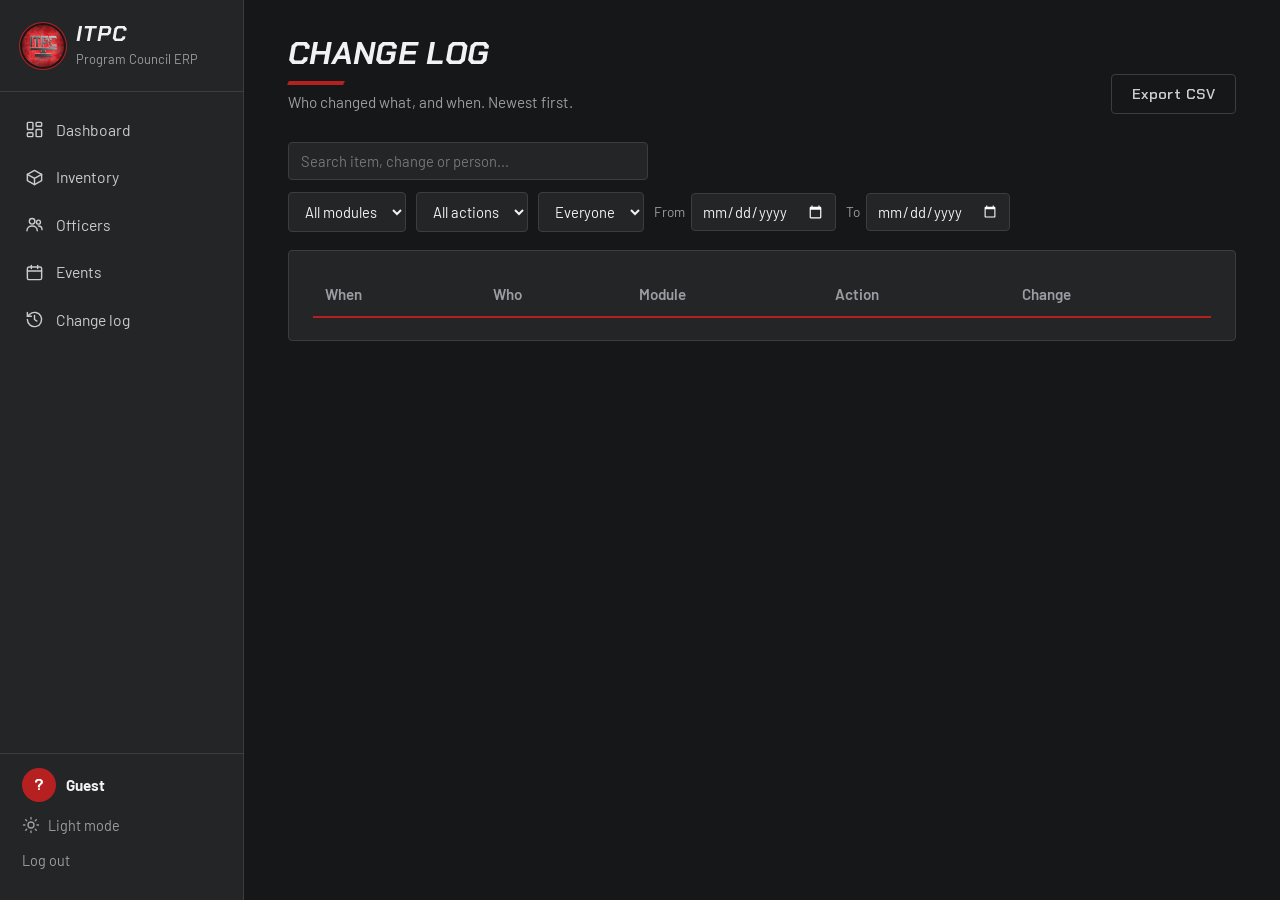
==== changelog.html @ 3735084b "Patch 1.06 Added - Changelogs" ====
<!doctype html>
<html lang="en">
  <head>
    <meta charset="UTF-8" />
    <meta name="viewport" content="width=device-width, initial-scale=1.0" />
    <title>ITPC — Change log</title>
    <link rel="icon" type="image/png" href="assets/favicon.png" />
    <link rel="preconnect" href="https://fonts.googleapis.com" />
    <link rel="preconnect" href="https://fonts.gstatic.com" crossorigin />
    <link
      href="https://fonts.googleapis.com/css2?family=Barlow:wght@400;500;600&family=Chakra+Petch:ital,wght@0,500;0,600;0,700;1,600;1,700&display=swap"
      rel="stylesheet"
    />
    <script>
      document.documentElement.setAttribute(
        "data-theme",
        localStorage.getItem("itpc_theme") || "dark",
      );
    </script>
    <link rel="stylesheet" href="css/style.css" />
  </head>
  <body>
    <div class="app-shell">
      <!-- Sidebar: identical on every page. main.js adds "is-active" to the
         link for the current page and fills in the user chip. -->
      <aside class="sidebar">
        <a class="sidebar-brand" href="dashboard.html">
          <img
            src="assets/itpc-logo.png"
            alt="ITPC logo"
            width="42"
            height="42"
          />
          <span class="brand-text">
            <strong>ITPC</strong>
            <small>Program Council ERP</small>
          </span>
        </a>

        <ul class="sidebar-nav">
          <li>
            <a href="dashboard.html"
              ><svg class="nav-icon" viewBox="0 0 24 24" aria-hidden="true">
                <rect x="3" y="3" width="7" height="9" rx="1" />
                <rect x="14" y="3" width="7" height="5" rx="1" />
                <rect x="14" y="12" width="7" height="9" rx="1" />
                <rect x="3" y="16" width="7" height="5" rx="1" /></svg
              >Dashboard</a
            >
          </li>
          <li>
            <a href="inventory.html"
              ><svg class="nav-icon" viewBox="0 0 24 24" aria-hidden="true">
                <path d="M21 8l-9-5-9 5v8l9 5 9-5V8z" />
                <path d="M3 8l9 5 9-5M12 13v8" /></svg
              >Inventory</a
            >
          </li>
          <li>
            <a href="hr.html"
              ><svg class="nav-icon" viewBox="0 0 24 24" aria-hidden="true">
                <circle cx="9" cy="8" r="3.5" />
                <path d="M2.5 20c0-3.6 2.9-6 6.5-6s6.5 2.4 6.5 6" />
                <circle cx="17" cy="9" r="2.5" />
                <path d="M17 14c2.8 0 4.5 1.9 4.5 4.5" /></svg
              >Officers</a
            >
          </li>
          <li>
            <a href="events.html"
              ><svg class="nav-icon" viewBox="0 0 24 24" aria-hidden="true">
                <rect x="3" y="5" width="18" height="16" rx="2" />
                <path d="M3 10h18M8 3v4M16 3v4" /></svg
              >Events</a
            >
          </li>
          <li>
            <a href="changelog.html"
              ><svg class="nav-icon" viewBox="0 0 24 24" aria-hidden="true">
                <path d="M3 12a9 9 0 1 0 3-6.7L3 8" />
                <path d="M3 3v5h5M12 7v5l3 2" /></svg
              >Change log</a
            >
          </li>
        </ul>

        <div class="sidebar-footer">
          <div class="user-chip">
            <span class="user-avatar" id="userAvatar">?</span>
            <span
              ><strong id="userName">Guest</strong><small id="userRole"></small
            ></span>
          </div>
          <button
            type="button"
            class="theme-toggle"
            id="themeToggle"
            aria-pressed="false"
          >
            <svg class="to-light" viewBox="0 0 24 24" aria-hidden="true">
              <circle cx="12" cy="12" r="4" />
              <path
                d="M12 2v2M12 20v2M4.9 4.9l1.4 1.4M17.7 17.7l1.4 1.4M2 12h2M20 12h2M4.9 19.1l1.4-1.4M17.7 6.3l1.4-1.4"
              />
            </svg>
            <svg class="to-dark" viewBox="0 0 24 24" aria-hidden="true">
              <path d="M21 12.8A9 9 0 1 1 11.2 3a7 7 0 0 0 9.8 9.8z" />
            </svg>
            <span class="to-light">Light mode</span>
            <span class="to-dark">Dark mode</span>
          </button>
          <a href="index.html" id="logoutLink">Log out</a>
        </div>
      </aside>

      <main class="main-content">
        <div class="page-header">
          <div>
            <h1>Change log</h1>
            <p>Who changed what, and when. Newest first.</p>
          </div>
          <button class="btn btn-secondary" id="logExportBtn">Export CSV</button>
        </div>

        <div class="toolbar">
          <div class="search-wrap">
            <input type="text" id="logSearch" placeholder="Search item, change or person..." aria-label="Search the change log" />
          </div>
          <div class="toolbar-filters">
            <select id="logModule" aria-label="Filter by module">
              <option value="">All modules</option>
              <option value="inventory">Inventory</option>
              <option value="officers">Officers</option>
              <option value="events">Events</option>
              <option value="system">System</option>
            </select>
            <select id="logAction" aria-label="Filter by action">
              <option value="">All actions</option>
              <option value="add">Added</option>
              <option value="edit">Edited</option>
              <option value="delete">Deleted</option>
              <option value="restore">Restored</option>
              <option value="reset">Reset</option>
            </select>
            <select id="logUser" aria-label="Filter by person">
              <option value="">Everyone</option>
            </select>
            <label class="log-date">From <input type="date" id="logFrom" aria-label="From date" /></label>
            <label class="log-date">To <input type="date" id="logTo" aria-label="To date" /></label>
            <button type="button" class="btn btn-secondary" id="logClear" hidden>Clear filters</button>
            <span class="result-count" id="logCount" aria-live="polite"></span>
          </div>
        </div>

        <div class="panel">
          <div class="table-scroll">
            <table id="logTable">
              <thead>
                <tr>
                  <th>When</th>
                  <th>Who</th>
                  <th>Module</th>
                  <th>Action</th>
                  <th>Change</th>
                </tr>
              </thead>
              <tbody id="logBody"></tbody>
            </table>
          </div>
          <div class="empty-state" id="logEmpty" hidden>
            <strong>No changes found</strong>
            <span></span>
          </div>
        </div>
      </main>
    </div>

    <div class="toast" id="toast" role="status" aria-live="polite"></div>

    <script src="js/main.js"></script>
  </body>
</html>
---- css/style.css ----
/* ==========================================================================
   ITPC ERP — Stylesheet
   Colors are taken from the DLSUD ITPC Facebook page (red banner, charcoal
   profile area, brushed-steel lettering).

   Sections: 1 Tokens & base · 2 Typography · 3 Layout · 4 Sidebar ·
   5 Buttons & forms · 6 Cards & panels · 7 Toolbar · 8 Table ·
   9 Dashboard widgets · 10 Toast & modals · 11 Login · 12 Motion ·
   13 Responsive
   ========================================================================== */

/* ---------- 1. Tokens & base ----------
   Every color lives here as a CSS variable. To re-theme the site, change
   these values only — nothing else in the file has a hardcoded color
   (except a few rgba() shadows). */
:root {
  /* Brand palette (sampled from the ITPC page) */
  --crimson: #b62021; /* main red of the banner */
  --crimson-bright: #da434c; /* highlight red, hover states */
  --maroon: #470509; /* deep red, backgrounds & glows */

  --ink: #161718; /* page background */
  --charcoal: #232527; /* panels (same dark as the FB profile area) */
  --charcoal-raised: #2c2f32; /* inputs, hovered rows */
  --line: #3a3d42; /* borders and dividers */

  --steel: #9a9ea3; /* muted text (the brushed-metal gray) */
  --steel-light: #c9ccd0;
  --text: #f1f2f3;

  --ok: #56b587; /* "In Stock" / "Active" */
  --ok-soft: rgba(86, 181, 135, 0.14);
  --danger-soft: rgba(218, 67, 76, 0.16);

  /* Fonts. Chakra Petch is the closest free match to the angular, italic
     lettering on the ITPC banner. Barlow is the readable body font. */
  --font-display: "Chakra Petch", "Bahnschrift", "Segoe UI", Arial, sans-serif;
  --font-body: "Barlow", "Segoe UI", Roboto, Helvetica, Arial, sans-serif;

  --radius: 4px;
  --sidebar-width: 244px;
  --transition: 0.18s ease;

  /* Tokens for colors that used to be hardcoded (so light mode can change them) */
  --hover-text: #ffffff;
  --hover-bg: rgba(255, 255, 255, 0.05);
  --placeholder: #6b6f75;
  --on-accent: #ffffff; /* text that sits on crimson/maroon */
  --login-card-bg: rgba(35, 37, 39, 0.92);
  --login-wash: linear-gradient(160deg, #6d0c12 0%, var(--maroon) 40%, var(--ink) 100%);
  --wordmark-grad: linear-gradient(180deg, #f3f4f5 0%, #8d9095 52%, #cfd1d4 100%);

  color-scheme: dark; /* makes native dropdowns, scrollbars, number spinners dark */
}

/* Light theme: only the variables change. Toggled by data-theme="light" on <html>. */
:root[data-theme="light"] {
  --crimson-bright: #c62830; /* slightly deeper so it's readable on white */

  --ink: #f2f3f5;
  --charcoal: #ffffff;
  --charcoal-raised: #eceef1;
  --line: #d6d9de;

  --steel: #5f646b;
  --steel-light: #3c4045;
  --text: #1b1c1e;

  --ok: #2e8f63;
  --ok-soft: rgba(46, 143, 99, 0.14);
  --danger-soft: rgba(182, 32, 33, 0.1);

  --hover-text: #111213;
  --hover-bg: rgba(0, 0, 0, 0.05);
  --placeholder: #8a8f96;
  --login-card-bg: rgba(255, 255, 255, 0.94);
  --login-wash: linear-gradient(160deg, #f4d3d6 0%, #f3e3e4 40%, var(--ink) 100%);
  --wordmark-grad: linear-gradient(180deg, #4a4d52 0%, #1f2226 52%, #5b5f65 100%);

  color-scheme: light;
}

* {
  box-sizing: border-box;
  margin: 0;
  padding: 0;
}

body {
  font-family: var(--font-body);
  color: var(--text);
  background: var(--ink);
  line-height: 1.5;
  -webkit-font-smoothing: antialiased;
}

a {
  color: inherit;
  text-decoration: none;
}

ul {
  list-style: none;
}

img {
  max-width: 100%;
  display: block;
}

button {
  font-family: inherit;
}

:focus-visible {
  outline: 2px solid var(--crimson-bright);
  outline-offset: 2px;
}

/* ---------- 2. Typography ----------
   Headings copy the banner: bold, italic, angular. */
h1 {
  font-family: var(--font-display);
  font-size: 2rem;
  font-weight: 700;
  font-style: italic;
  text-transform: uppercase;
  letter-spacing: 0.01em;
  line-height: 1.1;
}

h2 {
  font-family: var(--font-display);
  font-size: 1.2rem;
  font-weight: 600;
}

h3 {
  font-family: var(--font-display);
  font-size: 1.05rem;
  font-weight: 600;
}

p,
label,
td,
th {
  font-size: 0.95rem;
}
small {
  font-size: 0.8rem;
  color: var(--steel);
}

/* ---------- 3. App shell layout ---------- */
.app-shell {
  display: flex;
  min-height: 100vh;
}

.main-content {
  flex: 1;
  min-width: 0;
  padding: 36px 44px 56px;
  max-width: 1180px;
}

.page-header {
  display: flex;
  justify-content: space-between;
  align-items: flex-end;
  flex-wrap: wrap;
  gap: 14px;
  margin-bottom: 28px;
}

.page-header p {
  color: var(--steel);
  margin-top: 6px;
}

/* The little red bar under each page title echoes the red "2026/2027"
   blocks on the banner. */
.page-header h1::after {
  content: "";
  display: block;
  width: 56px;
  height: 4px;
  margin-top: 10px;
  background: var(--crimson);
  transform: skewX(-25deg);
}

/* ---------- 4. Sidebar ---------- */
.sidebar {
  width: var(--sidebar-width);
  background: var(--charcoal);
  border-right: 1px solid var(--line);
  flex-shrink: 0;
  padding: 24px 0 20px;
  display: flex;
  flex-direction: column;
  position: sticky;
  top: 0;
  height: 100vh; /* stays put while the page content scrolls */
}

.sidebar-brand {
  display: flex;
  align-items: center;
  gap: 12px;
  padding: 0 22px 22px;
  border-bottom: 1px solid var(--line);
  margin-bottom: 14px;
}

.sidebar-brand img {
  width: 42px;
  height: 42px;
  border-radius: 50%;
  box-shadow:
    0 0 0 2px var(--ink),
    0 0 0 3px var(--crimson);
}

.brand-text strong {
  display: block;
  font-family: var(--font-display);
  font-style: italic;
  font-size: 1.35rem;
  line-height: 1;
  letter-spacing: 0.04em;
}

.brand-text small {
  display: block;
  margin-top: 4px;
}

.sidebar-nav {
  flex: 1;
}

.sidebar-nav li a {
  display: flex;
  align-items: center;
  gap: 12px;
  padding: 12px 22px;
  font-size: 0.98rem;
  color: var(--steel-light);
  border-left: 3px solid transparent;
  transition:
    background var(--transition),
    padding-left var(--transition),
    color var(--transition);
}

.sidebar-nav li a:hover {
  background: var(--hover-bg);
  padding-left: 27px;
  color: var(--hover-text);
}

/* main.js adds this class to the link of the page you're on */
.sidebar-nav li a.is-active {
  background: linear-gradient(90deg, rgba(182, 32, 33, 0.28), transparent);
  border-left-color: var(--crimson-bright);
  color: var(--hover-text);
  font-weight: 600;
}

.nav-icon {
  width: 19px;
  height: 19px;
  flex-shrink: 0;
  fill: none;
  stroke: currentColor;
  stroke-width: 1.8;
  stroke-linecap: round;
  stroke-linejoin: round;
}

.sidebar-footer {
  padding: 14px 22px 0;
  border-top: 1px solid var(--line);
}

.user-chip {
  display: flex;
  align-items: center;
  gap: 10px;
  margin-bottom: 6px;
}

.user-avatar {
  width: 34px;
  height: 34px;
  border-radius: 50%;
  display: grid;
  place-items: center;
  background: var(--crimson);
  color: var(--on-accent);
  font-family: var(--font-display);
  font-weight: 700;
  flex-shrink: 0;
}

.user-chip strong {
  display: block;
  font-size: 0.95rem;
  line-height: 1.2;
}

.sidebar-footer a {
  display: block;
  padding: 8px 0;
  font-size: 0.9rem;
  color: var(--steel);
  transition: color var(--transition);
}

.sidebar-footer a:hover {
  color: var(--crimson-bright);
}

/* ---------- 5. Buttons & forms ---------- */
.btn {
  display: inline-block;
  padding: 10px 20px;
  border-radius: var(--radius);
  border: 1px solid transparent;
  font-family: var(--font-display);
  font-size: 0.9rem;
  font-weight: 600;
  letter-spacing: 0.03em;
  cursor: pointer;
  transition:
    background var(--transition),
    transform var(--transition),
    box-shadow var(--transition),
    border-color var(--transition);
}

.btn:hover {
  transform: translateY(-1px);
}
.btn:active {
  transform: translateY(0);
}

.btn-primary {
  background: var(--crimson);
  color: #ffffff;
}

.btn-primary:hover {
  background: var(--crimson-bright);
  box-shadow: 0 4px 16px rgba(218, 67, 76, 0.35);
}

.btn-secondary {
  background: transparent;
  border-color: var(--line);
  color: var(--steel-light);
}

.btn-secondary:hover {
  border-color: var(--steel);
  color: var(--hover-text);
}

.form-field {
  margin-bottom: 18px;
}

.form-field label {
  display: block;
  margin-bottom: 6px;
  font-weight: 600;
  color: var(--steel-light);
}

.form-field input,
.form-field select {
  width: 100%;
  padding: 11px 12px;
  border: 1px solid var(--line);
  border-radius: var(--radius);
  font-family: inherit;
  font-size: 0.98rem;
  color: var(--text);
  background: var(--ink);
  transition:
    border-color var(--transition),
    box-shadow var(--transition);
}

.form-field input::placeholder {
  color: var(--placeholder);
}

.form-field input:focus,
.form-field select:focus {
  outline: none;
  border-color: var(--crimson-bright);
  box-shadow: 0 0 0 3px rgba(218, 67, 76, 0.25);
}

.form-error {
  color: var(--crimson-bright);
  font-size: 0.88rem;
  margin-bottom: 12px;
}

/* Hidden by default; body.is-admin (set by JS after login) reveals them.
   Using a body class means rows created later by JS are covered too. */
.admin-only {
  display: none !important;
}

body.is-admin .admin-only {
  display: inline-block !important;
}

/* ---------- Theme toggle ---------- */
.theme-toggle {
  display: flex;
  align-items: center;
  gap: 8px;
  width: 100%;
  padding: 8px 0;
  background: none;
  border: none;
  cursor: pointer;
  font-size: 0.9rem;
  color: var(--steel);
  transition: color var(--transition);
}

.theme-toggle:hover {
  color: var(--crimson-bright);
}

.theme-toggle svg {
  width: 18px;
  height: 18px;
  flex-shrink: 0;
  fill: none;
  stroke: currentColor;
  stroke-width: 1.8;
  stroke-linecap: round;
  stroke-linejoin: round;
}

/* Dark mode shows "Light mode" (sun); light mode shows "Dark mode" (moon) */
.theme-toggle .to-dark {
  display: none;
}
:root[data-theme="light"] .theme-toggle .to-light {
  display: none;
}
:root[data-theme="light"] .theme-toggle .to-dark {
  display: inline-block;
}

/* Login page: floating button, top-right */
.login-screen .theme-toggle {
  position: absolute;
  top: 20px;
  right: 24px;
  z-index: 2;
  width: auto;
  padding: 8px 12px;
  border: 1px solid var(--line);
  border-radius: var(--radius);
  background: var(--login-card-bg);
  color: var(--steel-light);
}

/* ---------- 6. Cards & panels ---------- */
.stat-grid {
  display: grid;
  grid-template-columns: repeat(auto-fit, minmax(150px, 1fr));
  gap: 16px;
  margin-bottom: 24px;
}

.stat-card {
  position: relative;
  background: var(--charcoal);
  border: 1px solid var(--line);
  border-radius: var(--radius);
  padding: 20px 20px 18px;
  overflow: hidden;
  transition:
    transform var(--transition),
    border-color var(--transition);
}

/* Red corner tab in the top-right of every card */
.stat-card::after {
  content: "";
  position: absolute;
  top: 0;
  right: 0;
  width: 26px;
  height: 26px;
  background: linear-gradient(225deg, var(--crimson) 50%, transparent 50%);
}

.stat-card:hover {
  transform: translateY(-3px);
  border-color: var(--crimson);
}

.stat-card small {
  color: var(--steel-light);
  font-size: 0.85rem;
}

.stat-card .stat-value {
  font-family: var(--font-display);
  font-style: italic;
  font-size: 2.6rem;
  font-weight: 700;
  line-height: 1.1;
  margin-top: 4px;
}

.stat-card.alert .stat-value {
  color: var(--crimson-bright);
}

.panel {
  background: var(--charcoal);
  border: 1px solid var(--line);
  border-radius: var(--radius);
  padding: 22px 24px;
  margin-bottom: 24px;
  overflow-x: auto; /* wide tables scroll inside the panel, not the page */
}

.panel-header {
  display: flex;
  justify-content: space-between;
  align-items: center;
  gap: 12px;
  margin-bottom: 12px;
}

/* ---------- 7. Toolbar (search + filters) ---------- */
.toolbar {
  display: flex;
  justify-content: space-between;
  align-items: center;
  flex-wrap: wrap;
  gap: 12px;
  margin-bottom: 18px;
}

.search-wrap {
  position: relative;
  flex: 1 1 260px;
  max-width: 360px;
}

.search-wrap input {
  width: 100%;
  padding-right: 38px; /* room for the "/" hint */
}

/* Small "/" key hint inside the search box (press / to focus it) */
.search-wrap kbd {
  position: absolute;
  right: 10px;
  top: 50%;
  transform: translateY(-50%);
  font-family: var(--font-display);
  font-size: 0.78rem;
  color: var(--steel);
  border: 1px solid var(--line);
  border-radius: 3px;
  padding: 0 6px;
  pointer-events: none;
}

.toolbar-filters {
  display: flex;
  gap: 10px;
  flex-wrap: wrap;
  align-items: center;
}

.toolbar input,
.toolbar-filters select {
  padding: 9px 12px;
  border: 1px solid var(--line);
  border-radius: var(--radius);
  font-family: inherit;
  font-size: 0.92rem;
  color: var(--text);
  background: var(--charcoal);
  transition:
    border-color var(--transition),
    box-shadow var(--transition);
}

.toolbar input:focus,
.toolbar-filters select:focus {
  outline: none;
  border-color: var(--crimson-bright);
  box-shadow: 0 0 0 3px rgba(218, 67, 76, 0.25);
}

.result-count {
  font-size: 0.85rem;
  color: var(--steel);
  margin: 0 4px;
}

/* ---------- 8. Table ---------- */
table {
  width: 100%;
  border-collapse: collapse;
}

thead th {
  text-align: left;
  padding: 10px 12px;
  color: var(--steel);
  border-bottom: 2px solid var(--crimson);
  font-weight: 600;
  white-space: nowrap;
}

/* Sortable headers: JS sets aria-sort to "ascending" / "descending" */
thead th[data-sort] {
  cursor: pointer;
  user-select: none;
  transition: color var(--transition);
}

thead th[data-sort]:hover {
  color: var(--hover-text);
}

thead th[data-sort]::after {
  content: " \2195";
  opacity: 0.35;
}

thead th[aria-sort="ascending"]::after {
  content: " \2191";
  opacity: 1;
  color: var(--crimson-bright);
}

thead th[aria-sort="descending"]::after {
  content: " \2193";
  opacity: 1;
  color: var(--crimson-bright);
}

tbody td {
  padding: 13px 12px;
  border-bottom: 1px solid var(--line);
  vertical-align: middle;
}

tbody tr {
  transition:
    background var(--transition),
    box-shadow var(--transition);
}

/* A red bar slides in on the left of the row you hover */
tbody tr:hover {
  background: var(--charcoal-raised);
  box-shadow: inset 3px 0 0 var(--crimson);
}

tbody td a {
  color: var(--crimson-bright);
  font-weight: 600;
  margin-right: 12px;
  white-space: nowrap;
}

tbody td a:hover {
  text-decoration: underline;
}

tbody td a.delete-link {
  color: var(--steel);
}
tbody td a.delete-link:hover {
  color: var(--crimson-bright);
}

.status-badge {
  display: inline-block;
  padding: 3px 11px;
  border-radius: 999px;
  font-size: 0.8rem;
  font-weight: 600;
}

.status-ok {
  background: var(--ok-soft);
  color: var(--ok);
}

.status-low {
  background: var(--danger-soft);
  color: var(--crimson-bright);
}

/* Quantity cell: number + small bar showing how full the stock is */
.qty-cell {
  display: flex;
  align-items: center;
  gap: 10px;
}

.qty-cell b {
  min-width: 2ch;
  font-weight: 600;
}

.meter {
  flex: 1;
  min-width: 56px;
  max-width: 110px;
  height: 6px;
  border-radius: 3px;
  background: var(--ink);
  overflow: hidden;
}

.meter > i {
  display: block;
  height: 100%;
  background: var(--ok);
  border-radius: 3px;
  transition: width 0.6s ease;
}

.meter.is-low > i {
  background: var(--crimson-bright);
}

/* Name cell on the Officers page: round initials + name */
.person {
  display: flex;
  align-items: center;
  gap: 12px;
}

.person .user-avatar {
  width: 34px;
  height: 34px;
  font-size: 0.85rem;
  background: var(--maroon);
  border: 1px solid var(--crimson);
}

.empty-state {
  text-align: center;
  padding: 36px 12px 12px;
  color: var(--steel);
}

.empty-state strong {
  display: block;
  color: var(--text);
  font-size: 1rem;
  margin-bottom: 4px;
}

/* ---------- 9. Dashboard widgets ---------- */
.dash-grid {
  display: grid;
  grid-template-columns: repeat(2, minmax(0, 1fr));
  gap: 24px;
}

.dash-grid .panel {
  margin-bottom: 0;
}

.quick-actions {
  display: flex;
  gap: 10px;
  flex-wrap: wrap;
}

/* Horizontal bar rows (stock levels, officers per committee) */
.bar-list li {
  margin-bottom: 14px;
}

.bar-list li:last-child {
  margin-bottom: 0;
}

.bar-label {
  display: flex;
  justify-content: space-between;
  gap: 12px;
  font-size: 0.9rem;
  margin-bottom: 5px;
}

.bar-label span:last-child {
  color: var(--steel);
  font-variant-numeric: tabular-nums;
}

.bar-track {
  height: 8px;
  background: var(--ink);
  border-radius: 4px;
  overflow: hidden;
}

.bar-track > i {
  display: block;
  height: 100%;
  width: 0; /* JS sets the real width after load so the bar grows in */
  background: var(--steel);
  border-radius: 4px;
  transition: width 0.8s cubic-bezier(0.2, 0.8, 0.2, 1);
}

.bar-track > i.is-low {
  background: var(--crimson-bright);
}
.bar-track > i.is-ok {
  background: var(--ok);
}

.activity-list li {
  display: flex;
  align-items: flex-start;
  gap: 12px;
  padding: 11px 0;
  border-bottom: 1px solid var(--line);
  font-size: 0.93rem;
}

.activity-list li:last-child {
  border-bottom: none;
}

/* Colored dot = type of action (add / edit / delete) */
.activity-dot {
  width: 9px;
  height: 9px;
  margin-top: 7px;
  border-radius: 50%;
  background: var(--steel);
  flex-shrink: 0;
}

.activity-dot.is-add {
  background: var(--ok);
}
.activity-dot.is-delete {
  background: var(--crimson-bright);
}

.activity-list span.msg {
  flex: 1;
}

.activity-list time {
  color: var(--steel);
  font-size: 0.8rem;
  white-space: nowrap;
  margin-top: 2px;
}

/* ---------- 10. Toast & modals ---------- */
.toast {
  position: fixed;
  bottom: 24px;
  right: 24px;
  background: var(--charcoal-raised);
  color: var(--text);
  padding: 13px 18px;
  border-radius: var(--radius);
  border-left: 4px solid var(--crimson);
  box-shadow: 0 10px 30px rgba(0, 0, 0, 0.5);
  font-size: 0.93rem;
  opacity: 0;
  transform: translateY(10px);
  transition:
    opacity 0.2s ease,
    transform 0.2s ease;
  pointer-events: none;
  z-index: 200;
}

.toast.is-visible {
  opacity: 1;
  transform: translateY(0);
}

.modal-overlay {
  position: fixed;
  inset: 0;
  background: rgba(10, 10, 11, 0.72);
  display: none;
  align-items: center;
  justify-content: center;
  padding: 16px;
  z-index: 100;
}

.modal-overlay.is-open {
  display: flex;
  animation: fade-in 0.15s ease;
}

.modal-box {
  position: relative;
  background: var(--charcoal);
  border: 1px solid var(--line);
  border-top: 4px solid var(--crimson);
  border-radius: var(--radius);
  padding: 28px;
  width: 100%;
  max-width: 440px;
  max-height: 88vh;
  overflow-y: auto;
  box-shadow: 0 24px 60px rgba(0, 0, 0, 0.55);
}

.modal-overlay.is-open .modal-box {
  animation: pop-in 0.2s ease;
}

.modal-box h2 {
  margin-bottom: 16px;
  padding-right: 28px;
}

.modal-box li {
  display: flex;
  justify-content: space-between;
  gap: 16px;
  padding: 9px 0;
  border-bottom: 1px solid var(--line);
}

.modal-box li span:first-child {
  color: var(--steel);
}

.modal-close {
  position: absolute;
  top: 14px;
  right: 16px;
  background: none;
  border: none;
  font-size: 1.5rem;
  line-height: 1;
  cursor: pointer;
  color: var(--steel);
  transition: color var(--transition);
}

.modal-close:hover {
  color: var(--hover-text);
}

.modal-box form .btn-primary {
  width: 100%;
  margin-top: 4px;
}

/* ---------- 11. Login page ----------
   The one "wow" screen: a comic-panel background (like the ITPC banner) with
   a red spotlight that follows your mouse. main.js updates --mx / --my. */
.login-screen {
  position: relative;
  min-height: 100vh;
  display: grid;
  grid-template-columns: 1.15fr 1fr;
  align-items: center;
  gap: 40px;
  padding: 40px 6vw;
  overflow: hidden;
  background: var(--ink);
  --mx: 30%;
  --my: 35%;
}

.login-bg {
  position: absolute;
  inset: 0;
  z-index: 0;
  background:
    /* the spotlight that follows the cursor */
    radial-gradient(
      520px circle at var(--mx) var(--my),
      rgba(218, 67, 76, 0.75),
      transparent 72%
    ),
    /* thin diagonal "panel edges" like the comic collage on the banner */
    linear-gradient(
        115deg,
        transparent 0 30%,
        rgba(255, 255, 255, 0.07) 30% 30.25%,
        transparent 30.25% 62%,
        rgba(255, 255, 255, 0.05) 62% 62.2%,
        transparent 62.2%
      ),
    linear-gradient(
      65deg,
      transparent 0 45%,
      rgba(255, 255, 255, 0.05) 45% 45.2%,
      transparent 45.2% 80%,
      rgba(255, 255, 255, 0.06) 80% 80.25%,
      transparent 80.25%
    ),
    /* base red-to-black wash */
    var(--login-wash);
}

.login-hero,
.login-card {
  position: relative;
  z-index: 1;
}

.hero-logo {
  width: 112px;
  height: 112px;
  border-radius: 50%;
  box-shadow:
    0 0 0 4px var(--charcoal),
    0 0 0 6px var(--crimson),
    0 18px 40px rgba(0, 0, 0, 0.5);
  margin-bottom: 26px;
}

/* Brushed-steel gradient text, like the banner lettering */
.wordmark {
  font-size: clamp(3.5rem, 9vw, 7rem);
  line-height: 0.95;
  padding-right: 0.08em; /* italic text overhangs; this stops the last letter clipping */
  background: var(--wordmark-grad);
  -webkit-background-clip: text;
  background-clip: text;
  color: transparent;
}

.wordmark::after {
  display: none;
}

.hero-name {
  margin-top: 14px;
  font-family: var(--font-display);
  font-size: clamp(1.1rem, 2.2vw, 1.6rem);
  font-weight: 600;
  font-style: italic;
  text-transform: uppercase;
  color: var(--steel-light);
  max-width: 22ch;
}

.hero-school {
  margin-top: 16px;
  color: var(--steel);
}

/* Red year tags copied from the banner: "2026" over "2027" */
.year-tags {
  display: inline-flex;
  flex-direction: column;
  gap: 3px;
  margin-top: 22px;
}

.year-tags span {
  background: var(--crimson);
  color: var(--on-accent);
  font-family: var(--font-display);
  font-weight: 700;
  font-size: 0.95rem;
  padding: 1px 12px;
  letter-spacing: 0.06em;
}

.login-card {
  justify-self: center;
  width: 100%;
  max-width: 400px;
  background: var(--login-card-bg);
  border: 1px solid var(--line);
  border-top: 4px solid var(--crimson);
  padding: 36px 34px 30px;
  border-radius: var(--radius);
  box-shadow: 0 24px 60px rgba(0, 0, 0, 0.5);
}

.login-card h2 {
  font-size: 1.5rem;
  margin-bottom: 4px;
}

.login-card > p {
  color: var(--steel);
  margin-bottom: 24px;
}

.login-card .btn-primary {
  width: 100%;
  padding: 13px;
  margin-top: 4px;
}

/* Password box with a Show/Hide button inside it */
.password-wrap {
  position: relative;
}
.password-wrap input {
  padding-right: 64px;
}

.toggle-password {
  position: absolute;
  right: 6px;
  top: 50%;
  transform: translateY(-50%);
  background: none;
  border: none;
  color: var(--steel);
  font-size: 0.85rem;
  font-weight: 600;
  padding: 6px 8px;
  cursor: pointer;
}

.toggle-password:hover {
  color: var(--hover-text);
}

/* Demo account shortcuts: click to fill the form (handy when presenting) */
.demo-accounts {
  margin-top: 20px;
  padding-top: 18px;
  border-top: 1px solid var(--line);
}

.demo-accounts small {
  display: block;
  margin-bottom: 10px;
}

.demo-buttons {
  display: flex;
  gap: 8px;
}

.demo-buttons .btn {
  flex: 1;
  padding: 8px 10px;
  font-size: 0.85rem;
}

/* Wrong password: the card shakes once */
.login-card.is-shaking {
  animation: shake 0.4s ease;
}

/* ---------- 9b. Events & calendar ---------- */
:root {
  --ev-meeting: var(--crimson-bright);
  --ev-workshop: var(--ok);
  --ev-seminar: #5b9bd5;
  --ev-social: #e0a63a;
}

/* Textareas and side-by-side fields share the form-field look */
.form-field textarea {
  width: 100%;
  padding: 11px 12px;
  border: 1px solid var(--line);
  border-radius: var(--radius);
  font-family: inherit;
  font-size: 0.98rem;
  color: var(--text);
  background: var(--ink);
  resize: vertical;
  transition:
    border-color var(--transition),
    box-shadow var(--transition);
}

.form-field textarea:focus {
  outline: none;
  border-color: var(--crimson-bright);
  box-shadow: 0 0 0 3px rgba(218, 67, 76, 0.25);
}

.form-row {
  display: grid;
  grid-template-columns: 1fr 1fr;
  gap: 12px;
}

/* .btn sets display, which would otherwise beat the hidden attribute */
.btn[hidden] {
  display: none;
}

.events-layout {
  display: grid;
  grid-template-columns: minmax(0, 1.5fr) minmax(0, 1fr);
  gap: 24px;
  align-items: start;
}

.events-layout .panel {
  margin-bottom: 0;
}

.cal-header {
  display: flex;
  justify-content: space-between;
  align-items: center;
  gap: 12px;
  margin-bottom: 16px;
}

.cal-nav {
  display: flex;
  gap: 6px;
}

.cal-nav .btn {
  padding: 6px 12px;
}

.cal-weekdays,
.cal-grid {
  display: grid;
  grid-template-columns: repeat(7, minmax(0, 1fr));
  gap: 4px;
}

.cal-weekdays span {
  text-align: center;
  font-size: 0.78rem;
  font-weight: 600;
  text-transform: uppercase;
  letter-spacing: 0.06em;
  color: var(--steel);
  padding-bottom: 6px;
}

.cal-cell {
  display: flex;
  flex-direction: column;
  align-items: flex-start;
  justify-content: space-between;
  min-height: 68px;
  padding: 6px 8px;
  border: 1px solid var(--line);
  border-radius: var(--radius);
  background: var(--ink);
  color: var(--text);
  font-family: inherit;
  text-align: left;
  cursor: pointer;
  transition:
    background var(--transition),
    border-color var(--transition);
}

.cal-cell.is-empty {
  background: transparent;
  border-color: transparent;
  cursor: default;
}

.cal-cell:not(.is-empty):hover {
  background: var(--charcoal-raised);
  border-color: var(--steel);
}

.cal-cell.is-today {
  border-color: var(--crimson-bright);
}

.cal-cell.is-today .cal-day {
  background: var(--crimson);
  color: var(--on-accent);
  border-radius: 50%;
  width: 24px;
  height: 24px;
  display: grid;
  place-items: center;
  margin: -2px 0 0 -4px;
}

.cal-cell.is-selected {
  background: var(--charcoal-raised);
  box-shadow: inset 0 0 0 2px var(--crimson-bright);
}

.cal-day {
  font-size: 0.9rem;
  font-weight: 600;
}

.cal-dots {
  display: flex;
  align-items: center;
  gap: 3px;
  min-height: 8px;
}

.cal-dots em {
  font-style: normal;
  font-size: 0.7rem;
  color: var(--steel);
}

.dot {
  display: inline-block;
  width: 8px;
  height: 8px;
  border-radius: 50%;
  background: var(--steel);
}

.dot.type-meeting {
  background: var(--ev-meeting);
}
.dot.type-workshop {
  background: var(--ev-workshop);
}
.dot.type-seminar {
  background: var(--ev-seminar);
}
.dot.type-social {
  background: var(--ev-social);
}

.cal-legend {
  display: flex;
  flex-wrap: wrap;
  gap: 16px;
  margin-top: 16px;
  font-size: 0.82rem;
  color: var(--steel);
}

.cal-legend li {
  display: flex;
  align-items: center;
  gap: 6px;
}

/* Event rows: used on the Events page and in the Dashboard widget */
.event-item {
  display: flex;
  align-items: center;
  gap: 14px;
  padding: 12px 0;
  border-bottom: 1px solid var(--line);
}

.event-item:last-child {
  border-bottom: none;
}

.event-item.is-past {
  opacity: 0.55;
}

.event-date {
  flex-shrink: 0;
  width: 48px;
  padding: 6px 0;
  text-align: center;
  border: 1px solid var(--line);
  border-top: 3px solid var(--crimson);
  border-radius: var(--radius);
  background: var(--ink);
}

.event-date b {
  display: block;
  font-family: var(--font-display);
  font-size: 1.2rem;
  line-height: 1;
}

.event-date span {
  font-size: 0.72rem;
  text-transform: uppercase;
  letter-spacing: 0.06em;
  color: var(--steel);
}

.event-info {
  flex: 1;
  min-width: 0;
}

.event-info strong {
  display: block;
}

.event-info small {
  display: block;
  color: var(--steel);
  margin: 2px 0 6px;
}

.event-tag {
  display: inline-block;
  padding: 1px 9px;
  border-radius: 999px;
  font-size: 0.72rem;
  font-weight: 600;
  border: 1px solid currentColor;
}

.event-tag.type-meeting {
  color: var(--ev-meeting);
}
.event-tag.type-workshop {
  color: var(--ev-workshop);
}
.event-tag.type-seminar {
  color: var(--ev-seminar);
}
.event-tag.type-social {
  color: var(--ev-social);
}

.event-actions {
  display: flex;
  gap: 12px;
  flex-shrink: 0;
  font-size: 0.9rem;
}

.event-actions a {
  color: var(--crimson-bright);
  font-weight: 600;
}

.event-actions a.delete-link {
  color: var(--steel);
}
.event-actions a.delete-link:hover {
  color: var(--crimson-bright);
}

/* Dashboard: low stock alert rows */
.low-list li {
  display: flex;
  align-items: center;
  gap: 14px;
  padding: 11px 0;
  border-bottom: 1px solid var(--line);
}

.low-list li:last-child {
  border-bottom: none;
}

.low-info {
  flex: 1;
  min-width: 0;
}

.low-info strong {
  display: block;
}

.low-info small {
  color: var(--steel);
}

.low-list .meter {
  flex: 0 0 72px;
  min-width: 0;
}

.low-list .status-badge {
  white-space: nowrap;
}

@media (max-width: 1000px) {
  .events-layout {
    grid-template-columns: 1fr;
  }
}

@media (max-width: 480px) {
  .cal-cell {
    min-height: 52px;
    padding: 4px;
  }
  .cal-weekdays span {
    font-size: 0.68rem;
  }
  .form-row {
    grid-template-columns: 1fr;
  }
  .event-item {
    flex-wrap: wrap;
  }
  .event-actions {
    width: 100%;
    padding-left: 62px;
  }
}

/* ---------- 12. Motion ----------
   Kept deliberately small: one entrance on the login screen, bars that grow
   on the dashboard, and hover/click feedback. Everything is switched off for
   people who ask their device for reduced motion. */
@keyframes fade-in {
  from {
    opacity: 0;
  }
  to {
    opacity: 1;
  }
}

@keyframes pop-in {
  from {
    opacity: 0;
    transform: translateY(8px) scale(0.98);
  }
  to {
    opacity: 1;
    transform: translateY(0) scale(1);
  }
}

@keyframes slide-in-left {
  from {
    opacity: 0;
    transform: translateX(-28px);
  }
  to {
    opacity: 1;
    transform: translateX(0);
  }
}

@keyframes shake {
  0%,
  100% {
    transform: translateX(0);
  }
  20%,
  60% {
    transform: translateX(-8px);
  }
  40%,
  80% {
    transform: translateX(8px);
  }
}

.login-hero {
  animation: slide-in-left 0.7s cubic-bezier(0.2, 0.8, 0.2, 1) both;
}
.login-card {
  animation: pop-in 0.5s ease 0.25s both;
}

/* Dashboard stat cards rise in one after the other */
.stat-grid .stat-card {
  animation: pop-in 0.4s ease both;
}
.stat-grid .stat-card:nth-child(2) {
  animation-delay: 0.06s;
}
.stat-grid .stat-card:nth-child(3) {
  animation-delay: 0.12s;
}
.stat-grid .stat-card:nth-child(4) {
  animation-delay: 0.18s;
}

@media (prefers-reduced-motion: reduce) {
  *,
  *::before,
  *::after {
    animation: none !important;
    transition: none !important;
  }
}

/* ---------- 13. Responsive ---------- */
@media (max-width: 900px) {
  .login-screen {
    grid-template-columns: 1fr;
    gap: 28px;
    padding: 32px 20px;
  }

  .hero-logo {
    width: 84px;
    height: 84px;
    margin-bottom: 16px;
  }
  .dash-grid {
    grid-template-columns: 1fr;
  }
}

@media (max-width: 768px) {
  .app-shell {
    flex-direction: column;
  }

  /* The sidebar turns into a top bar */
  .sidebar {
    position: static;
    width: 100%;
    height: auto;
    flex-direction: row;
    align-items: center;
    padding: 10px 16px;
    overflow-x: auto;
    border-right: none;
    border-bottom: 1px solid var(--line);
  }

  .sidebar-brand {
    border-bottom: none;
    padding: 0 14px 0 0;
    margin-bottom: 0;
    white-space: nowrap;
  }

  .sidebar-brand img {
    width: 34px;
    height: 34px;
  }
  .brand-text small {
    display: none;
  }

  .sidebar-nav {
    display: flex;
  }

  .sidebar-nav li a {
    padding: 8px 14px;
    border-left: none;
    border-bottom: 3px solid transparent;
    white-space: nowrap;
  }

  .sidebar-nav li a:hover {
    padding-left: 14px;
  }

  .sidebar-nav li a.is-active {
    background: none;
    border-bottom-color: var(--crimson-bright);
  }

  /* Keep Log out reachable: it sits at the end of the top bar */
  .sidebar-footer {
    border-top: none;
    padding: 0 0 0 8px;
    margin-left: auto;
    white-space: nowrap;
  }

  .user-chip {
    display: none;
  }
  .sidebar-footer a {
    padding: 8px 10px;
  }
  .sidebar-footer .theme-toggle {
    width: auto;
    padding: 8px 10px;
  }
  .theme-toggle span {
    display: none !important; /* icon only in the top bar */
  }

  .main-content {
    padding: 24px 16px 40px;
  }
  h1 {
    font-size: 1.6rem;
  }

  .search-wrap {
    max-width: none;
  }
  .toast {
    left: 16px;
    right: 16px;
    bottom: 16px;
  }
}

@media (max-width: 480px) {
  .sidebar {
    padding: 10px 8px;
  }
  .sidebar-nav li a {
    padding: 8px 9px;
    font-size: 0.85rem;
  }
  .sidebar-footer a {
    padding: 8px;
    font-size: 0.85rem;
  }
  .nav-icon {
    display: none;
  }
  .brand-text {
    display: none;
  }
}

/* Very narrow phones: with 4 nav links the top bar no longer fits in one row.
   Brand + theme/Log out stay on the first row, the links get their own row. */
@media (max-width: 400px) {
  .sidebar {
    flex-wrap: wrap;
    row-gap: 4px;
  }
  .sidebar-brand {
    margin-right: auto;
    padding-right: 0;
  }
  .sidebar-footer {
    order: 2;
    margin-left: 0;
    padding-left: 0;
  }
  .sidebar-nav {
    order: 3;
    width: 100%;
    justify-content: space-around;
  }
}

/* ---------- 9c. Backup panel ---------- */
.backup-note {
  color: var(--steel);
  margin-bottom: 14px;
  max-width: 70ch;
}

.backup-note span {
  color: var(--steel-light);
  font-weight: 600;
}

#backupStatus {
  margin-top: 12px;
}

/* ---------- 9d. Printable report ----------
   Always light, whatever theme the app is in, so it prints cleanly. */
body.report-page {
  background: #e9eaec;
  color: #161718;
}

.report-toolbar {
  display: flex;
  justify-content: space-between;
  align-items: center;
  gap: 12px;
  max-width: 860px;
  margin: 20px auto 0;
  padding: 0 16px;
}

.report-toolbar .btn-secondary {
  background: #ffffff;
  color: #3c4045;
  border-color: #c9ccd0;
}

.report {
  max-width: 860px;
  margin: 16px auto 40px;
  padding: 40px 44px;
  background: #ffffff;
  color: #161718;
  box-shadow: 0 8px 30px rgba(0, 0, 0, 0.12);
  -webkit-print-color-adjust: exact;
  print-color-adjust: exact;
}

.report h1,
.report h2 {
  color: #161718;
}

.report h2 {
  font-size: 1.05rem;
  margin: 28px 0 10px;
  padding-bottom: 6px;
  border-bottom: 2px solid #b62021;
  break-after: avoid;
}

.report-head {
  display: flex;
  align-items: center;
  gap: 16px;
}

.report-head img {
  border-radius: 50%;
}

.report-head h1 {
  font-size: 1.7rem;
}

.report-head p {
  margin-top: 4px;
  color: #5f646b;
  font-size: 0.9rem;
}

.report-stats {
  display: grid;
  grid-template-columns: repeat(5, minmax(0, 1fr));
  gap: 10px;
  margin-top: 24px;
}

.report-stats div {
  padding: 10px 12px;
  border: 1px solid #d6d9de;
  border-top: 3px solid #b62021;
}

.report-stats b {
  display: block;
  font-family: var(--font-display);
  font-size: 1.5rem;
  line-height: 1.1;
}

.report-stats span {
  font-size: 0.78rem;
  color: #5f646b;
}

.report table {
  font-size: 0.9rem;
}

.report thead th {
  padding: 7px 8px;
  color: #3c4045;
  border-bottom: 1px solid #8a8f96;
  font-size: 0.8rem;
  text-transform: uppercase;
  letter-spacing: 0.04em;
}

.report tbody td {
  padding: 7px 8px;
  border-bottom: 1px solid #e1e3e6;
  vertical-align: top;
}

.report tbody tr:hover {
  background: none;
  box-shadow: none;
}

.report .r-low {
  color: #b62021;
}

.report-empty {
  color: #5f646b;
  font-style: italic;
}

.report-foot {
  margin-top: 32px;
  padding-top: 10px;
  border-top: 1px solid #d6d9de;
  font-size: 0.78rem;
  color: #5f646b;
}

@media (max-width: 700px) {
  .report {
    padding: 24px 18px;
  }
  .report-stats {
    grid-template-columns: repeat(2, minmax(0, 1fr));
  }
  .report table {
    display: block;
    overflow-x: auto;
  }
}

@media print {
  @page {
    margin: 14mm;
  }
  body.report-page {
    background: #ffffff;
  }
  .no-print {
    display: none !important;
  }
  .report {
    max-width: none;
    margin: 0;
    padding: 0;
    box-shadow: none;
  }
  .report-stats {
    grid-template-columns: repeat(5, minmax(0, 1fr));
  }
  .report table {
    display: table;
  }
  .report thead {
    display: table-header-group; /* repeat the header on every page */
  }
  .report tr {
    break-inside: avoid;
  }
}

<<<<<<< Updated upstream
=======
/* ---------- 9e. Change log page ---------- */
.table-scroll {
  overflow-x: auto;
}

#logTable th,
#logTable td {
  vertical-align: top;
}

#logTable tbody td {
  padding: 12px;
}

.log-when {
  white-space: nowrap;
  color: var(--steel-light);
  font-size: 0.9rem;
}

.log-role {
  display: block;
  color: var(--steel);
  font-size: 0.78rem;
}

.log-action {
  display: inline-block;
  padding: 2px 10px;
  border-radius: 999px;
  font-size: 0.78rem;
  font-weight: 600;
  background: var(--charcoal-raised);
  color: var(--steel-light);
  border: 1px solid var(--line);
}

.log-action.is-add {
  background: var(--ok-soft);
  color: var(--ok);
  border-color: transparent;
}

.log-action.is-delete {
  background: var(--danger-soft);
  color: var(--crimson-bright);
  border-color: transparent;
}

.change-details {
  margin-top: 6px;
  font-size: 0.88rem;
  color: var(--steel-light);
}

.change-details li {
  padding: 1px 0;
  overflow-wrap: anywhere;
}

.change-details b {
  color: var(--steel);
  font-weight: 600;
}

.change-details del {
  text-decoration: line-through;
  color: var(--steel);
}

.change-details ins {
  text-decoration: none;
  color: var(--ok);
  font-weight: 600;
}

.log-date {
  display: flex;
  align-items: center;
  gap: 6px;
  font-size: 0.85rem;
  color: var(--steel);
}

.log-date input {
  padding: 8px 10px;
}

>>>>>>> Stashed changes
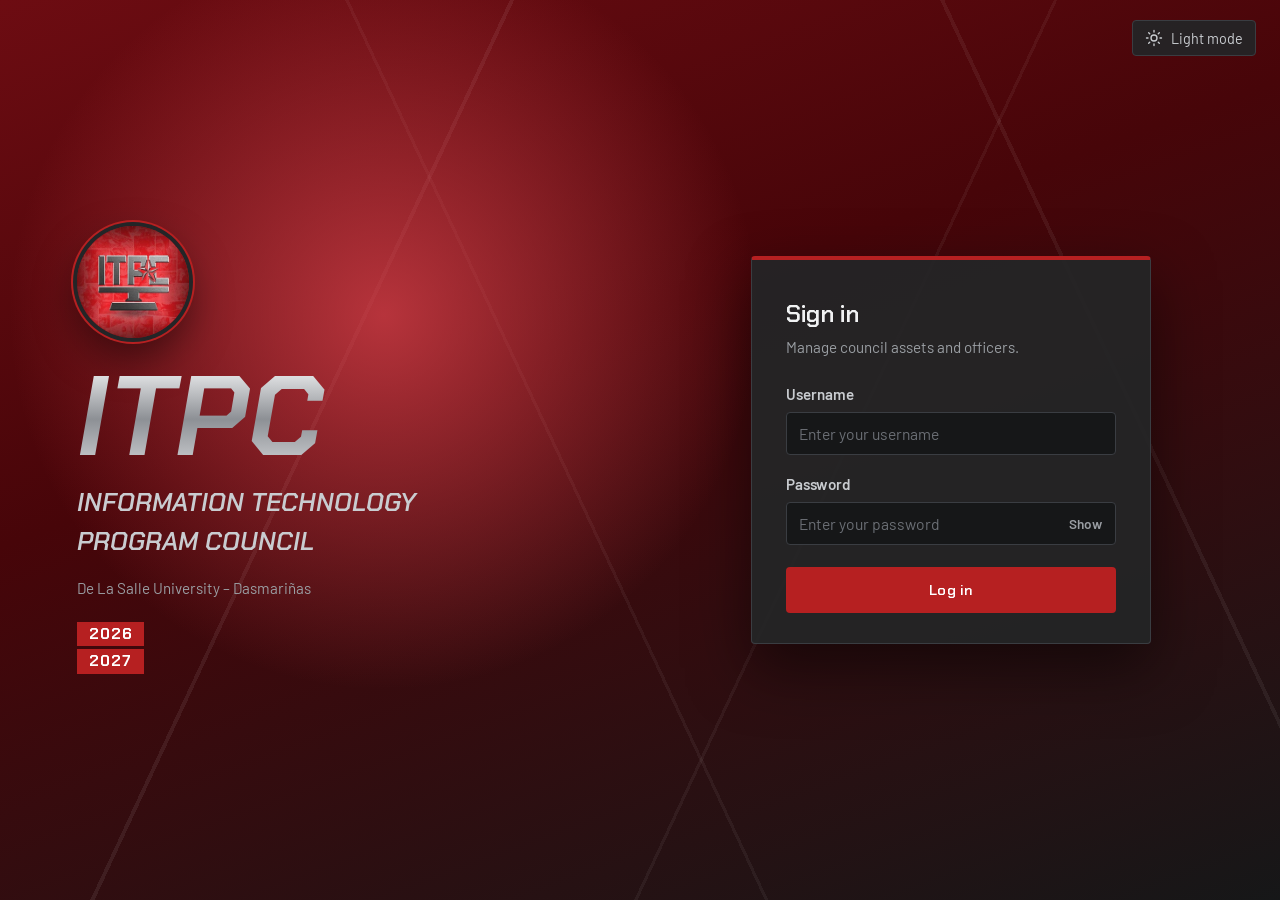
==== commit 6ba6096c: "removed demo accounts in login (still the same demo accounts, just removed fill admin/member), added" ====
--- a/changelog.html
+++ b/changelog.html
@@ -119,12 +119,19 @@
             <h1>Change log</h1>
             <p>Who changed what, and when. Newest first.</p>
           </div>
-          <button class="btn btn-secondary" id="logExportBtn">Export CSV</button>
+          <button class="btn btn-secondary" id="logExportBtn">
+            Export CSV
+          </button>
         </div>
 
         <div class="toolbar">
           <div class="search-wrap">
-            <input type="text" id="logSearch" placeholder="Search item, change or person..." aria-label="Search the change log" />
+            <input
+              type="text"
+              id="logSearch"
+              placeholder="Search item, change or person..."
+              aria-label="Search the change log"
+            />
           </div>
           <div class="toolbar-filters">
             <select id="logModule" aria-label="Filter by module">
@@ -141,13 +148,25 @@
               <option value="delete">Deleted</option>
               <option value="restore">Restored</option>
               <option value="reset">Reset</option>
+              <option value="integrity">Integrity alert</option>
             </select>
             <select id="logUser" aria-label="Filter by person">
               <option value="">Everyone</option>
             </select>
-            <label class="log-date">From <input type="date" id="logFrom" aria-label="From date" /></label>
-            <label class="log-date">To <input type="date" id="logTo" aria-label="To date" /></label>
-            <button type="button" class="btn btn-secondary" id="logClear" hidden>Clear filters</button>
+            <label class="log-date"
+              >From <input type="date" id="logFrom" aria-label="From date"
+            /></label>
+            <label class="log-date"
+              >To <input type="date" id="logTo" aria-label="To date"
+            /></label>
+            <button
+              type="button"
+              class="btn btn-secondary"
+              id="logClear"
+              hidden
+            >
+              Clear filters
+            </button>
             <span class="result-count" id="logCount" aria-live="polite"></span>
           </div>
         </div>
@@ -177,6 +196,7 @@
 
     <div class="toast" id="toast" role="status" aria-live="polite"></div>
 
+    <script src="js/auth.js"></script>
     <script src="js/main.js"></script>
   </body>
 </html>
--- a/css/style.css
+++ b/css/style.css
@@ -47,8 +47,18 @@
   --placeholder: #6b6f75;
   --on-accent: #ffffff; /* text that sits on crimson/maroon */
   --login-card-bg: rgba(35, 37, 39, 0.92);
-  --login-wash: linear-gradient(160deg, #6d0c12 0%, var(--maroon) 40%, var(--ink) 100%);
-  --wordmark-grad: linear-gradient(180deg, #f3f4f5 0%, #8d9095 52%, #cfd1d4 100%);
+  --login-wash: linear-gradient(
+    160deg,
+    #6d0c12 0%,
+    var(--maroon) 40%,
+    var(--ink) 100%
+  );
+  --wordmark-grad: linear-gradient(
+    180deg,
+    #f3f4f5 0%,
+    #8d9095 52%,
+    #cfd1d4 100%
+  );
 
   color-scheme: dark; /* makes native dropdowns, scrollbars, number spinners dark */
 }
@@ -74,8 +84,18 @@
   --hover-bg: rgba(0, 0, 0, 0.05);
   --placeholder: #8a8f96;
   --login-card-bg: rgba(255, 255, 255, 0.94);
-  --login-wash: linear-gradient(160deg, #f4d3d6 0%, #f3e3e4 40%, var(--ink) 100%);
-  --wordmark-grad: linear-gradient(180deg, #4a4d52 0%, #1f2226 52%, #5b5f65 100%);
+  --login-wash: linear-gradient(
+    160deg,
+    #f4d3d6 0%,
+    #f3e3e4 40%,
+    var(--ink) 100%
+  );
+  --wordmark-grad: linear-gradient(
+    180deg,
+    #4a4d52 0%,
+    #1f2226 52%,
+    #5b5f65 100%
+  );
 
   color-scheme: light;
 }
@@ -1024,8 +1044,7 @@
       rgba(255, 255, 255, 0.06) 80% 80.25%,
       transparent 80.25%
     ),
-    /* base red-to-black wash */
-    var(--login-wash);
+    /* base red-to-black wash */ var(--login-wash);
 }
 
 .login-hero,
@@ -1950,8 +1969,6 @@
   }
 }
 
-<<<<<<< Updated upstream
-=======
 /* ---------- 9e. Change log page ---------- */
 .table-scroll {
   overflow-x: auto;
@@ -2040,4 +2057,20 @@
   padding: 8px 10px;
 }
 
->>>>>>> Stashed changes
+/* ---------- 9f. Integrity notices ---------- */
+.integrity-banner {
+  margin-bottom: 20px;
+  padding: 12px 16px;
+  border: 1px solid var(--crimson);
+  border-left-width: 4px;
+  border-radius: var(--radius);
+  background: var(--danger-soft);
+  color: var(--text);
+  font-size: 0.92rem;
+}
+
+.log-action.is-integrity {
+  background: var(--danger-soft);
+  color: var(--crimson-bright);
+  border-color: var(--crimson);
+}
